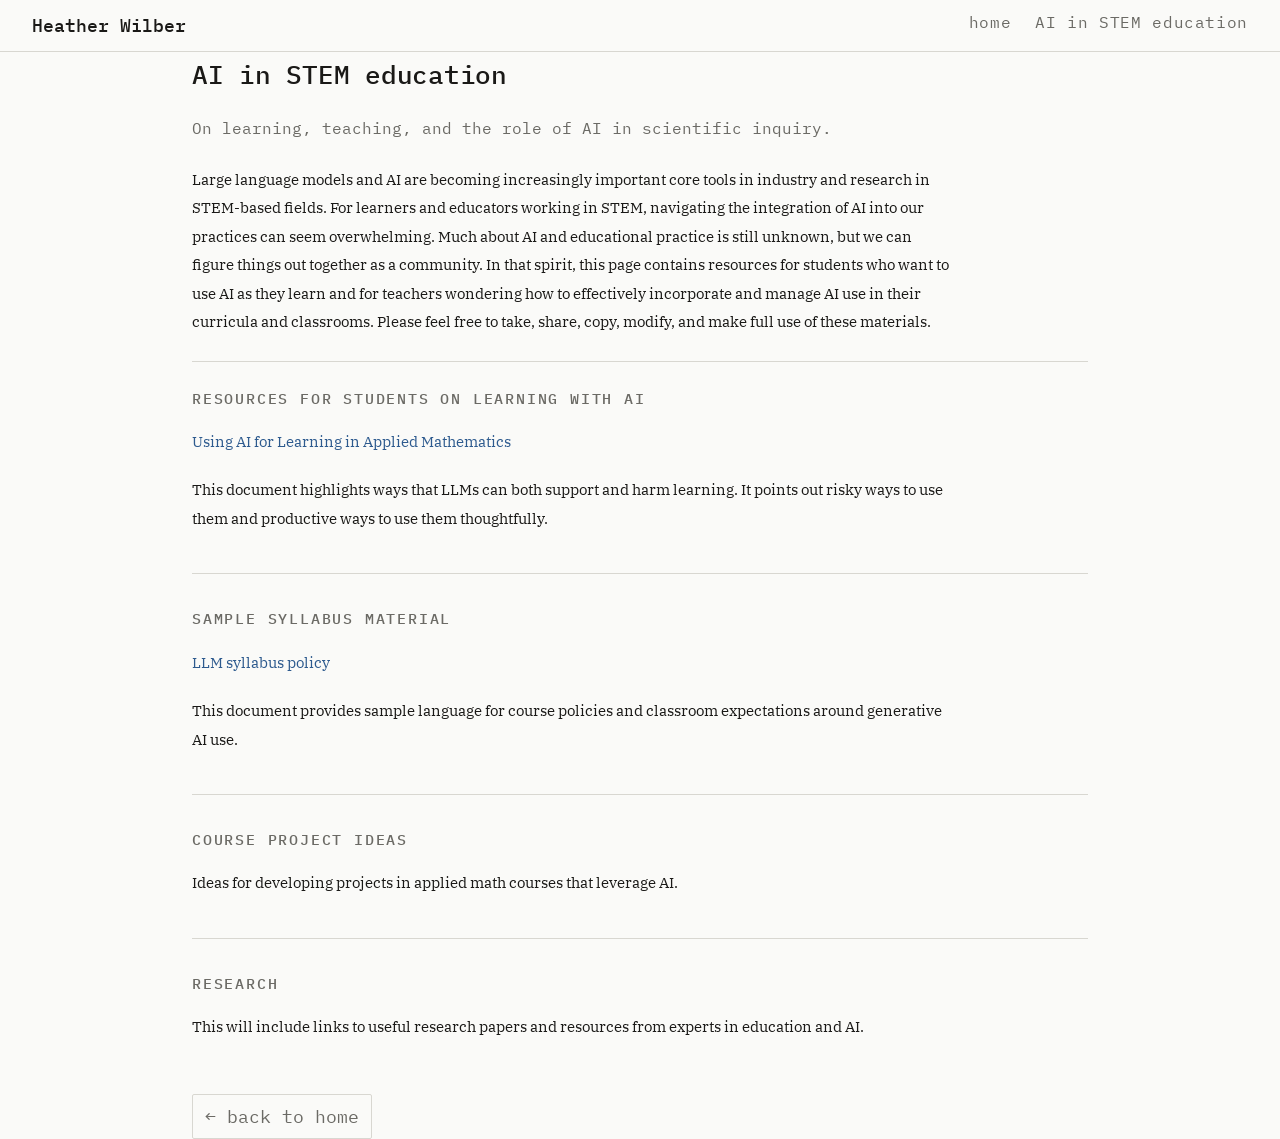
==== ai_learning.html @ f692fb4c "update AI website" ====
<!DOCTYPE html>
<html lang="en" data-theme="light">
<head>
  <meta charset="UTF-8">
  <meta name="viewport" content="width=device-width, initial-scale=1.0">
  <title>AI in STEM Education | Heather Wilber</title>
  <link rel="preconnect" href="https://fonts.googleapis.com">
  <link href="https://fonts.googleapis.com/css2?family=IBM+Plex+Mono:ital,wght@0,400;0,500;1,400&family=IBM+Plex+Serif:ital,wght@0,400;1,400&display=swap" rel="stylesheet">
  <style>
    :root, [data-theme="light"] {
      --bg: #fafaf8; --surface: #f2f1ed; --border: #d8d7d1;
      --text: #1a1917; --muted: #6b6a65; --link: #2d5a8e; --link-hover: #1a3a5c;
    }
    [data-theme="dark"] {
      --bg: #141412; --surface: #1e1d1b; --border: #2e2d2a;
      --text: #e8e7e2; --muted: #888780; --link: #7aabdb; --link-hover: #a8c8e8;
    }
    * { box-sizing: border-box; margin: 0; padding: 0; }
    body {
      font-family: 'IBM Plex Mono', monospace;
      background: var(--bg);
      color: var(--text);
      line-height: 1.75;
      font-size: 18px;
    }
    a { color: var(--link); text-decoration: none; }
    a:hover { color: var(--link-hover); text-decoration: underline; }
    .container { max-width: 960px; margin: 0 auto; padding: 0 2rem; }
    nav {
      position: sticky; top: 0; z-index: 100;
      background: var(--bg);
      border-bottom: 1px solid var(--border);
      padding: 0 2rem;
      display: flex; align-items: center; justify-content: space-between;
      height: 52px;
    }
    .nav-name { color: var(--text); font-weight: 500; font-size: 18px; }
    .nav-links {
      display: flex; gap: 1.5rem; list-style: none; align-items: center;
    }
    .nav-links a {
      font-size: 16px; color: var(--muted);
      letter-spacing: 0.04em;
    }
    .nav-links a:hover { color: var(--text); text-decoration: none; }
    main { padding: 4rem 0 3rem; }
    h1 {
      font-weight: 500; font-size: 26px;
      letter-spacing: -0.01em;
      margin-bottom: 1rem;
    }
    .subtitle {
      font-size: 16px;
      color: var(--muted);
      margin-bottom: 1.5rem;
    }
    .prose {
      font-family: 'IBM Plex Serif', serif;
      font-size: 15px;
      line-height: 1.9;
      max-width: 760px;
    }
    .prose p { margin-bottom: 1.25rem; }
    .section {
      margin-top: 2.5rem;
      padding-top: 2rem;
      border-top: 1px solid var(--border);
    }
    h2 {
      font-weight: 500;
      font-size: 15px;
      letter-spacing: 0.12em;
      text-transform: uppercase;
      color: var(--muted);
      margin-bottom: 1rem;
    }
    ul { padding-left: 1.25rem; }
    li { margin-bottom: 0.5rem; }
    .back-link {
      display: inline-block;
      margin-top: 2rem;
      border: 1px solid var(--border);
      padding: 6px 12px;
      border-radius: 2px;
      color: var(--muted);
    }
    .back-link:hover { text-decoration: none; color: var(--text); border-color: var(--text); }
  </style>
</head>
<body>
  <nav aria-label="Main navigation">
    <a href="index.html" class="nav-name">Heather Wilber</a>
    <ul class="nav-links">
      <li><a href="index.html">home</a></li>
      <li><a href="ai_learning.html">AI in STEM education</a></li>
    </ul>
  </nav>

  <main class="container">
    <h1>AI in STEM education</h1>
    <p class="subtitle">On learning, teaching, and the role of AI in scientific inquiry.</p>

    <div class="prose">
      <p>Large language models and AI are becoming increasingly important core tools in industry and research in STEM-based fields. For learners and educators working in STEM, navigating the integration of AI into our practices can seem overwhelming. Much about AI and educational practice is still unknown, but we can figure things out together as a community. In that spirit, this page contains resources for students who want to use AI as they learn and for teachers wondering how to effectively incorporate and manage AI use in their curricula and classrooms. Please feel free to take, share, copy, modify, and make full use of these materials.</p>
    </div>

    <div style="border-top: 1px solid var(--border); margin: 1.5rem 0 0; padding-top: 1.5rem;"></div>

    <div class="section" style="margin-top: 0; padding-top: 0; border-top: none;">
      <h2>Resources for students on learning with AI</h2>
      <div class="prose">
        <p><a href="UsingAI_appliedmatheducation.pdf">Using AI for Learning in Applied Mathematics</a></p>
        <p>This document highlights ways that LLMs can both support and harm learning. It points out risky ways to use them and productive ways to use them thoughtfully.</p>
      </div>
    </div>

    <div class="section">
      <h2>Sample syllabus material</h2>
      <div class="prose">
        <p><a href="LLM_syllabus_policy.pdf">LLM syllabus policy</a></p>
        <p>This document provides sample language for course policies and classroom expectations around generative AI use.</p>
      </div>
    </div>

    <div class="section">
      <h2>Course project ideas</h2>
      <div class="prose">
        <p>Ideas for developing projects in applied math courses that leverage AI.</p>
      </div>
    </div>

    <div class="section">
      <h2>Research</h2>
      <div class="prose">
        <p>This will include links to useful research papers and resources from experts in education and AI.</p>
      </div>
    </div>

    <a href="index.html" class="back-link">← back to home</a>
  </main>
</body>
</html>
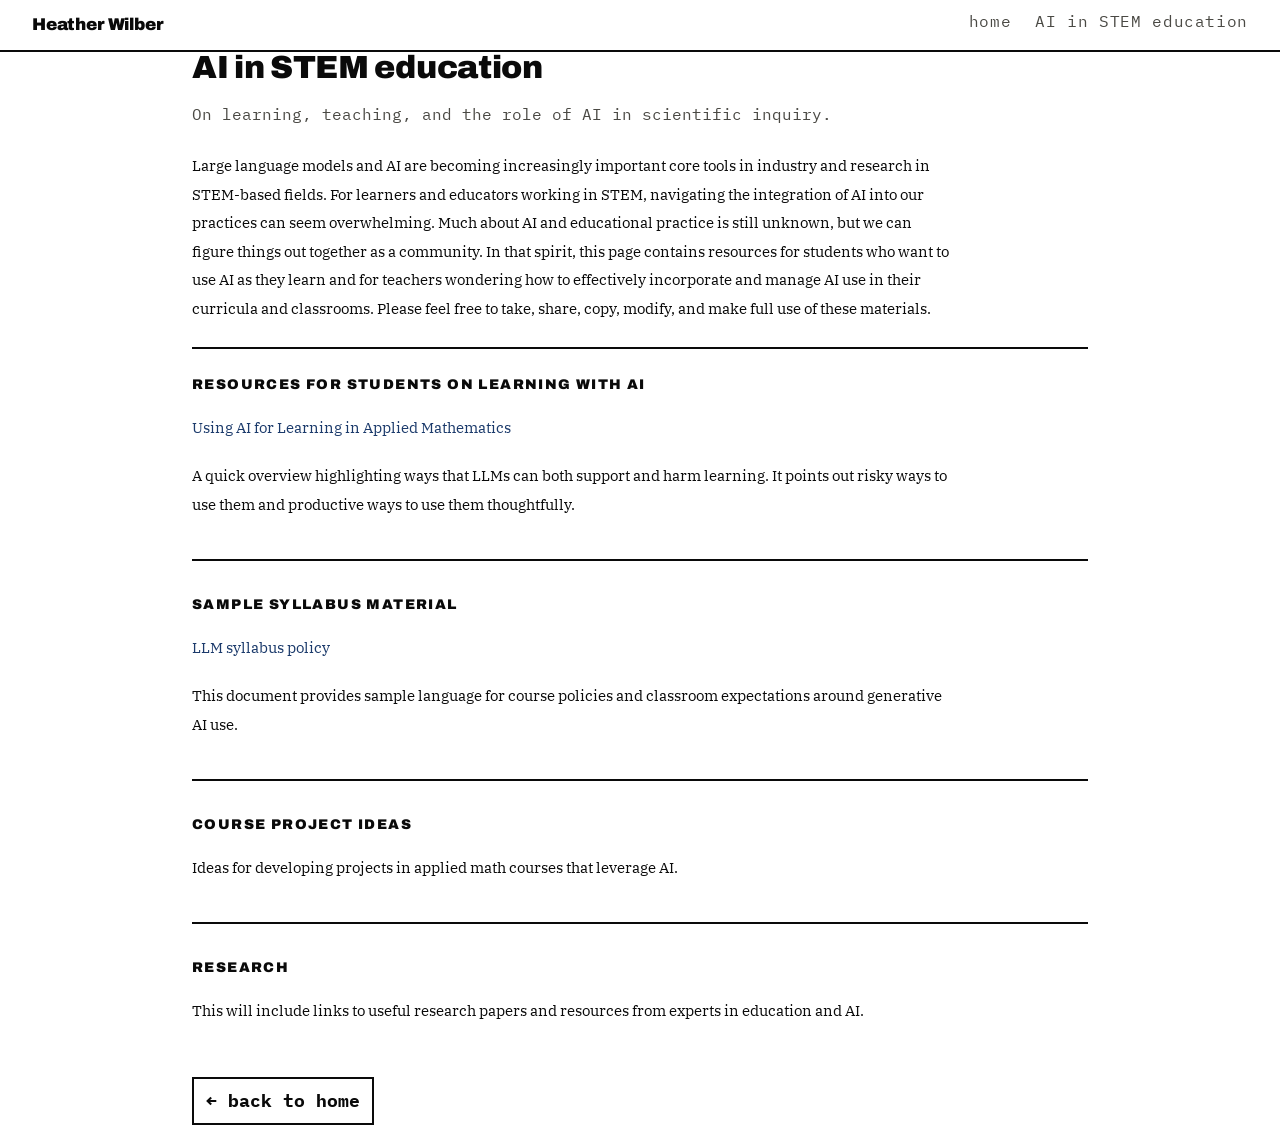
==== commit bc5620ca: "update style" ====
--- a/ai_learning.html
+++ b/ai_learning.html
@@ -5,17 +5,18 @@
   <meta name="viewport" content="width=device-width, initial-scale=1.0">
   <title>AI in STEM Education | Heather Wilber</title>
   <link rel="preconnect" href="https://fonts.googleapis.com">
-  <link href="https://fonts.googleapis.com/css2?family=IBM+Plex+Mono:ital,wght@0,400;0,500;1,400&family=IBM+Plex+Serif:ital,wght@0,400;1,400&display=swap" rel="stylesheet">
+  <link href="https://fonts.googleapis.com/css2?family=IBM+Plex+Mono:ital,wght@0,400;0,500;1,400&family=IBM+Plex+Serif:ital,wght@0,400;1,400&family=Archivo:wght@500;700;900&display=swap" rel="stylesheet">
   <style>
     :root, [data-theme="light"] {
-      --bg: #fafaf8; --surface: #f2f1ed; --border: #d8d7d1;
-      --text: #1a1917; --muted: #6b6a65; --link: #2d5a8e; --link-hover: #1a3a5c;
+      --bg: #ffffff; --surface: #f2f1ed; --border: #0a0a0a;
+      --text: #0a0a0a; --muted: #4a4944; --link: #1b3a6b; --link-hover: #0a2547;
     }
     [data-theme="dark"] {
-      --bg: #141412; --surface: #1e1d1b; --border: #2e2d2a;
-      --text: #e8e7e2; --muted: #888780; --link: #7aabdb; --link-hover: #a8c8e8;
+      --bg: #0a0a0a; --surface: #171613; --border: #f2f2ef;
+      --text: #f2f2ef; --muted: #b6b5ae; --link: #7fa6de; --link-hover: #a8c8e8;
     }
     * { box-sizing: border-box; margin: 0; padding: 0; }
+    *, *::before, *::after { border-radius: 0 !important; }
     body {
       font-family: 'IBM Plex Mono', monospace;
       background: var(--bg);
@@ -29,12 +30,12 @@
     nav {
       position: sticky; top: 0; z-index: 100;
       background: var(--bg);
-      border-bottom: 1px solid var(--border);
+      border-bottom: 2px solid var(--border);
       padding: 0 2rem;
       display: flex; align-items: center; justify-content: space-between;
       height: 52px;
     }
-    .nav-name { color: var(--text); font-weight: 500; font-size: 18px; }
+    .nav-name { color: var(--text); font-family: 'Archivo', sans-serif; font-weight: 900; font-size: 17px; letter-spacing: -0.01em; }
     .nav-links {
       display: flex; gap: 1.5rem; list-style: none; align-items: center;
     }
@@ -45,9 +46,11 @@
     .nav-links a:hover { color: var(--text); text-decoration: none; }
     main { padding: 4rem 0 3rem; }
     h1 {
-      font-weight: 500; font-size: 26px;
+      font-family: 'Archivo', sans-serif;
+      font-weight: 900; font-size: 32px;
       letter-spacing: -0.01em;
       margin-bottom: 1rem;
+      line-height: 1;
     }
     .subtitle {
       font-size: 16px;
@@ -64,14 +67,15 @@
     .section {
       margin-top: 2.5rem;
       padding-top: 2rem;
-      border-top: 1px solid var(--border);
+      border-top: 2px solid var(--border);
     }
     h2 {
-      font-weight: 500;
-      font-size: 15px;
-      letter-spacing: 0.12em;
+      font-family: 'Archivo', sans-serif;
+      font-weight: 900;
+      font-size: 14px;
+      letter-spacing: 0.1em;
       text-transform: uppercase;
-      color: var(--muted);
+      color: var(--text);
       margin-bottom: 1rem;
     }
     ul { padding-left: 1.25rem; }
@@ -79,12 +83,13 @@
     .back-link {
       display: inline-block;
       margin-top: 2rem;
-      border: 1px solid var(--border);
+      border: 2px solid var(--border);
       padding: 6px 12px;
-      border-radius: 2px;
-      color: var(--muted);
+      font-weight: 700;
+      color: var(--text);
+      transition: background 0.1s, color 0.1s;
     }
-    .back-link:hover { text-decoration: none; color: var(--text); border-color: var(--text); }
+    .back-link:hover { text-decoration: none; color: var(--bg); background: var(--text); }
   </style>
 </head>
 <body>
@@ -104,13 +109,13 @@
       <p>Large language models and AI are becoming increasingly important core tools in industry and research in STEM-based fields. For learners and educators working in STEM, navigating the integration of AI into our practices can seem overwhelming. Much about AI and educational practice is still unknown, but we can figure things out together as a community. In that spirit, this page contains resources for students who want to use AI as they learn and for teachers wondering how to effectively incorporate and manage AI use in their curricula and classrooms. Please feel free to take, share, copy, modify, and make full use of these materials.</p>
     </div>
 
-    <div style="border-top: 1px solid var(--border); margin: 1.5rem 0 0; padding-top: 1.5rem;"></div>
+    <div style="border-top: 2px solid var(--border); margin: 1.5rem 0 0; padding-top: 1.5rem;"></div>
 
     <div class="section" style="margin-top: 0; padding-top: 0; border-top: none;">
       <h2>Resources for students on learning with AI</h2>
       <div class="prose">
         <p><a href="UsingAI_appliedmatheducation.pdf">Using AI for Learning in Applied Mathematics</a></p>
-        <p>This document highlights ways that LLMs can both support and harm learning. It points out risky ways to use them and productive ways to use them thoughtfully.</p>
+        <p>A quick overview highlighting ways that LLMs can both support and harm learning. It points out risky ways to use them and productive ways to use them thoughtfully.</p>
       </div>
     </div>
 
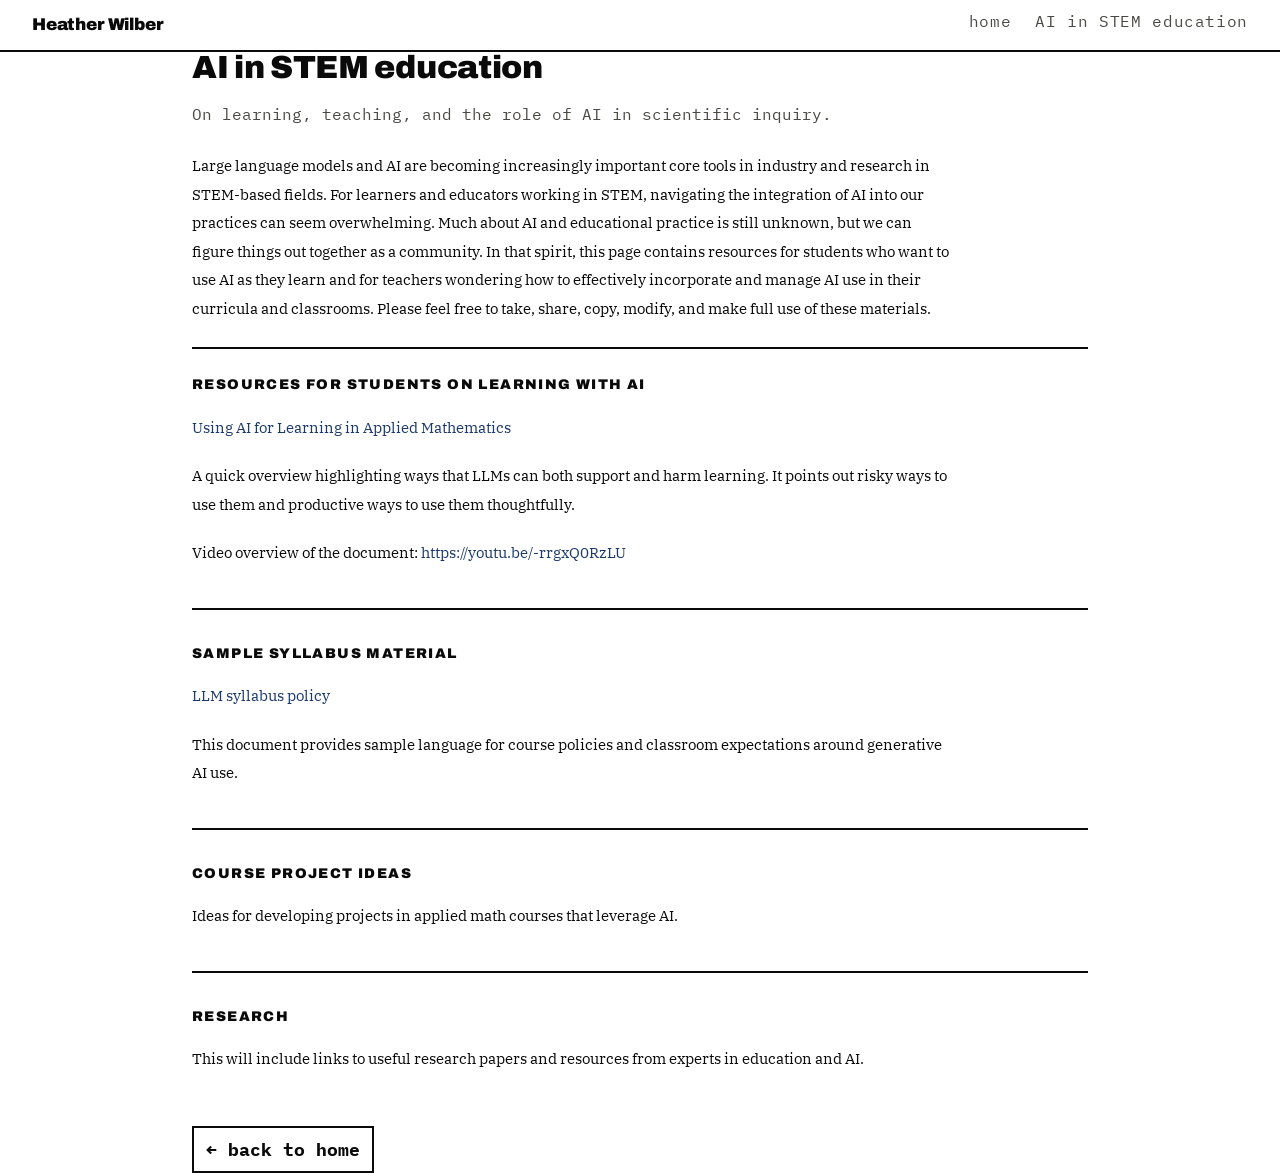
==== commit 2f24c17e: "Add video overview link to AI in applied math document Co-Authored-By: Claude Sonnet 5 <noreply@anth" ====
--- a/ai_learning.html
+++ b/ai_learning.html
@@ -116,6 +116,7 @@
       <div class="prose">
         <p><a href="UsingAI_appliedmatheducation.pdf">Using AI for Learning in Applied Mathematics</a></p>
         <p>A quick overview highlighting ways that LLMs can both support and harm learning. It points out risky ways to use them and productive ways to use them thoughtfully.</p>
+        <p>Video overview of the document: <a href="https://youtu.be/-rrgxQ0RzLU">https://youtu.be/-rrgxQ0RzLU</a></p>
       </div>
     </div>
 
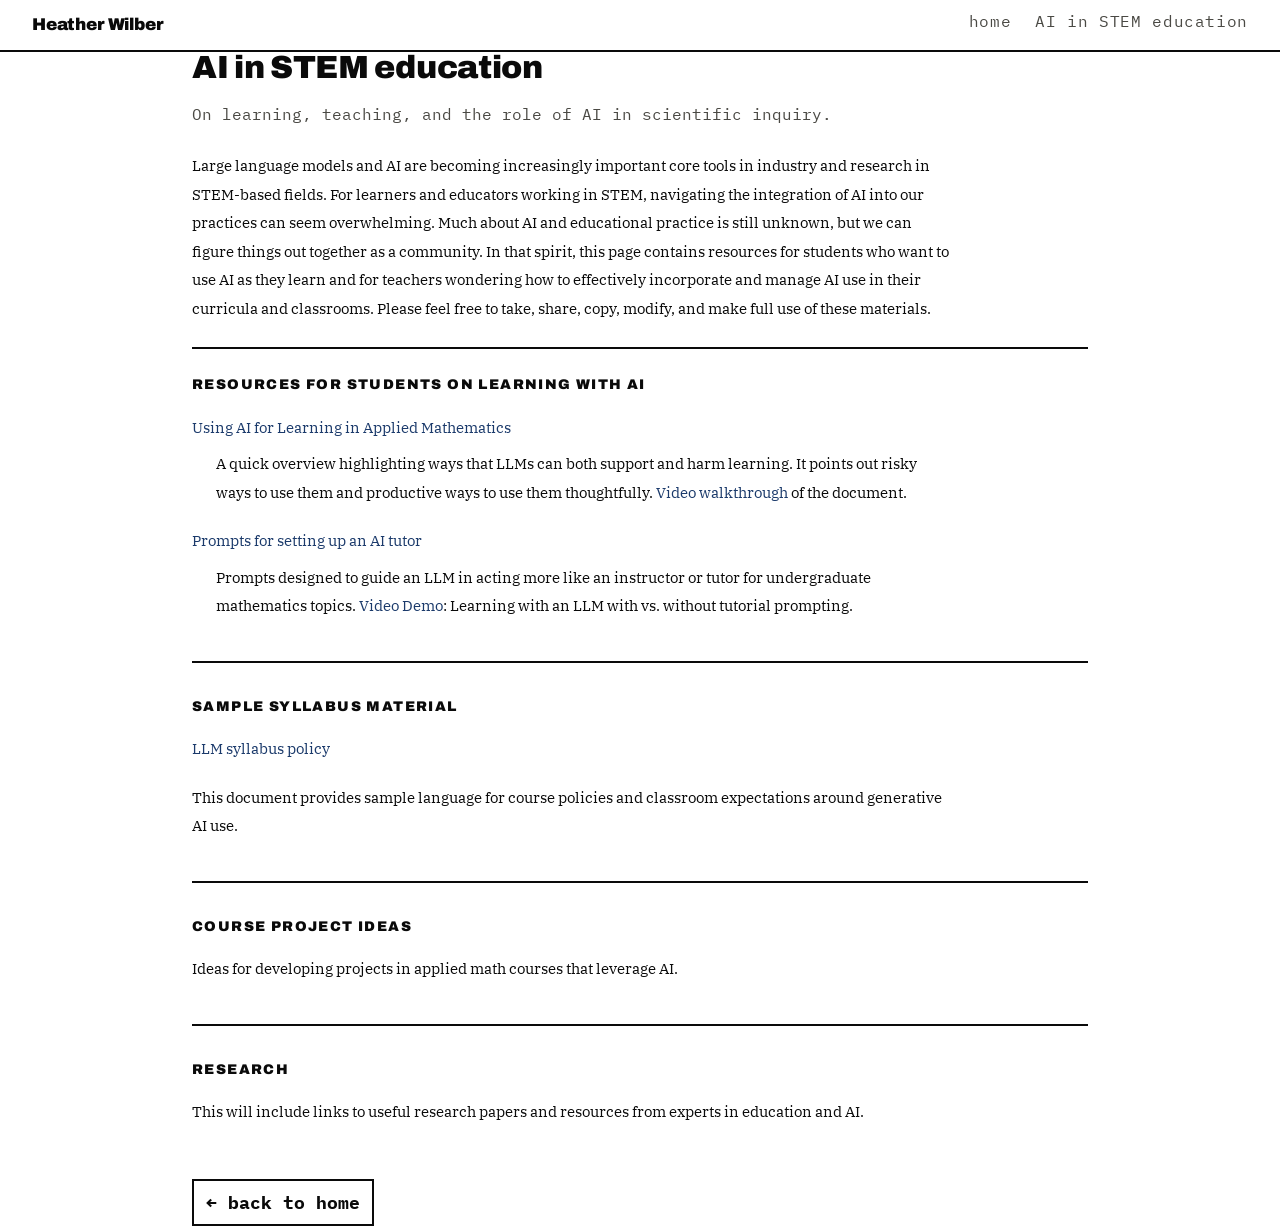
==== commit e1a8119e: "Add AI tutor prompts resource and tidy student resources section Co-Authored-By: Claude Opus 5.5 <no" ====
--- a/ai_learning.html
+++ b/ai_learning.html
@@ -64,6 +64,7 @@
       max-width: 760px;
     }
     .prose p { margin-bottom: 1.25rem; }
+    .prose p.resource-desc { margin-left: 1.5rem; margin-top: -0.75rem; }
     .section {
       margin-top: 2.5rem;
       padding-top: 2rem;
@@ -115,8 +116,9 @@
       <h2>Resources for students on learning with AI</h2>
       <div class="prose">
         <p><a href="UsingAI_appliedmatheducation.pdf">Using AI for Learning in Applied Mathematics</a></p>
-        <p>A quick overview highlighting ways that LLMs can both support and harm learning. It points out risky ways to use them and productive ways to use them thoughtfully.</p>
-        <p>Video overview of the document: <a href="https://youtu.be/-rrgxQ0RzLU">https://youtu.be/-rrgxQ0RzLU</a></p>
+        <p class="resource-desc">A quick overview highlighting ways that LLMs can both support and harm learning. It points out risky ways to use them and productive ways to use them thoughtfully. <a href="https://youtu.be/-rrgxQ0RzLU">Video walkthrough</a> of the document.</p>
+        <p><a href="LLM_tutoring_script.pdf">Prompts for setting up an AI tutor</a></p>
+        <p class="resource-desc">Prompts designed to guide an LLM in acting more like an instructor or tutor for undergraduate mathematics topics. <a href="https://youtu.be/WR-UqYpodTA">Video Demo</a>: Learning with an LLM with vs. without tutorial prompting.</p>
       </div>
     </div>
 
